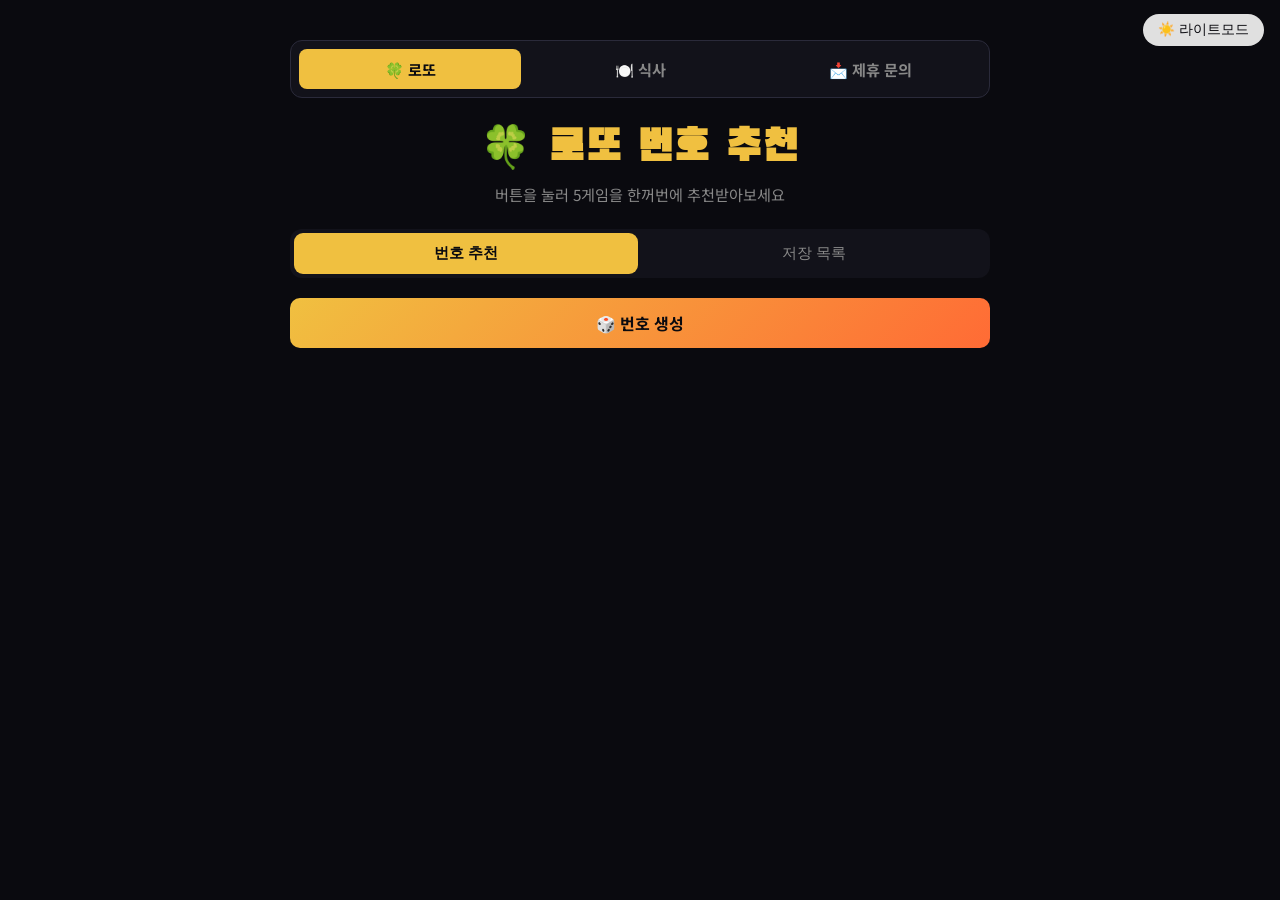
==== index.html @ f5e81404 "Add partnership inquiry page with Formspree integration - contact.html/css/js: 제휴 문의 폼 (회사명, 담당자, 이메" ====
<!DOCTYPE html>
<html lang="ko" data-theme="dark">
<head>
  <meta charset="UTF-8">
  <meta name="viewport" content="width=device-width, initial-scale=1.0">
  <title>로또 번호 추천</title>
  <link rel="preconnect" href="https://fonts.googleapis.com">
  <link href="https://fonts.googleapis.com/css2?family=Black+Han+Sans&family=Noto+Sans+KR:wght@400;700&display=swap" rel="stylesheet">
  <link href="common.css" rel="stylesheet">
  <link href="lotto.css" rel="stylesheet">
</head>
<body>

  <button id="theme-toggle">☀️ 라이트모드</button>

  <div class="wrapper">
    <nav class="site-nav">
      <a href="index.html" class="active">🍀 로또</a>
      <a href="meal.html">🍽️ 식사</a>
      <a href="contact.html">📩 제휴 문의</a>
    </nav>

    <header>
      <h1>🍀 로또 번호 추천</h1>
      <p class="subtitle">버튼을 눌러 5게임을 한꺼번에 추천받아보세요</p>
    </header>

    <div class="tabs">
      <button class="tab active" data-tab="generate">번호 추천</button>
      <button class="tab" data-tab="saved">저장 목록</button>
    </div>

    <!-- 번호 추천 탭 -->
    <div id="tab-generate" class="tab-content active">
      <div id="games-container"></div>
      <div class="actions">
        <button id="pick-btn">🎲 번호 생성</button>
        <button id="save-btn" style="display:none">💾 저장하기</button>
      </div>
    </div>

    <!-- 저장 목록 탭 -->
    <div id="tab-saved" class="tab-content">
      <div id="saved-container">
        <p class="empty-msg">저장된 번호가 없습니다.</p>
      </div>
      <div class="actions">
        <button id="clear-btn">🗑️ 전체 삭제</button>
      </div>
    </div>
  </div>

  <script src="lotto.js"></script>
</body>
</html>
---- common.css ----
/* ===== 공통 테마 변수 ===== */
[data-theme="dark"] {
  --bg: #0a0a0f;
  --card-bg: #12121a;
  --card-border: #2a2a3a;
  --text: #e0e0e0;
  --text-sub: #888;
  --title-color: #f0c040;
  --btn-primary-bg: linear-gradient(135deg, #f0c040, #ff6b35);
  --btn-primary-text: #0a0a0f;
  --btn-save-bg: #1a3a2a;
  --btn-save-border: #2a6a4a;
  --btn-save-text: #4ade80;
  --btn-clear-bg: #3a1a1a;
  --btn-clear-border: #6a2a2a;
  --btn-clear-text: #f87171;
  --tab-bg: #12121a;
  --tab-active-bg: #f0c040;
  --tab-active-text: #0a0a0f;
  --tab-text: #888;
  --toggle-bg: #e0e0e0;
  --toggle-text: #0a0a0f;
  --nav-bg: #12121a;
  --nav-border: #2a2a3a;
  --nav-text: #888;
  --nav-active-text: #f0c040;
}

[data-theme="light"] {
  --bg: #f4f4f8;
  --card-bg: #ffffff;
  --card-border: #ddd;
  --text: #1a1a2e;
  --text-sub: #666;
  --title-color: #c4920a;
  --btn-primary-bg: linear-gradient(135deg, #f0c040, #ff6b35);
  --btn-primary-text: #fff;
  --btn-save-bg: #e8f8ee;
  --btn-save-border: #4ade80;
  --btn-save-text: #16a34a;
  --btn-clear-bg: #fee2e2;
  --btn-clear-border: #f87171;
  --btn-clear-text: #dc2626;
  --tab-bg: #e4e4ec;
  --tab-active-bg: #f0c040;
  --tab-active-text: #1a1a2e;
  --tab-text: #555;
  --toggle-bg: #1a1a2e;
  --toggle-text: #fff;
  --nav-bg: #ffffff;
  --nav-border: #ddd;
  --nav-text: #888;
  --nav-active-text: #c4920a;
}

/* ===== 리셋 ===== */
*, *::before, *::after { box-sizing: border-box; margin: 0; padding: 0; }

body {
  font-family: 'Noto Sans KR', sans-serif;
  background: var(--bg);
  color: var(--text);
  min-height: 100vh;
  display: flex;
  justify-content: center;
  padding: 40px 16px 60px;
  transition: background 0.3s, color 0.3s;
}

/* ===== 테마 토글 ===== */
#theme-toggle {
  position: fixed;
  top: 14px;
  right: 16px;
  padding: 7px 15px;
  border-radius: 20px;
  border: none;
  background: var(--toggle-bg);
  color: var(--toggle-text);
  font-size: 0.85rem;
  cursor: pointer;
  z-index: 100;
  transition: background 0.3s, color 0.3s;
}

/* ===== 레이아웃 ===== */
.wrapper {
  width: 100%;
  max-width: 700px;
}

/* ===== 네비게이션 ===== */
.site-nav {
  display: flex;
  gap: 8px;
  background: var(--nav-bg);
  border: 1px solid var(--nav-border);
  border-radius: 12px;
  padding: 8px;
  margin-bottom: 24px;
}

.site-nav a {
  flex: 1;
  text-align: center;
  padding: 9px;
  border-radius: 8px;
  text-decoration: none;
  color: var(--nav-text);
  font-weight: 700;
  font-size: 0.95rem;
  transition: background 0.2s, color 0.2s;
}

.site-nav a.active {
  background: var(--tab-active-bg);
  color: var(--tab-active-text);
}

/* ===== 헤더 ===== */
header {
  text-align: center;
  margin-bottom: 24px;
}

h1 {
  font-family: 'Black Han Sans', sans-serif;
  font-size: clamp(1.8rem, 5vw, 2.6rem);
  color: var(--title-color);
  letter-spacing: 2px;
}

.subtitle {
  margin-top: 8px;
  color: var(--text-sub);
  font-size: 0.95rem;
}

/* ===== 탭 ===== */
.tabs {
  display: flex;
  background: var(--tab-bg);
  border-radius: 12px;
  padding: 4px;
  margin-bottom: 20px;
  gap: 4px;
}

.tab {
  flex: 1;
  padding: 10px;
  border: none;
  border-radius: 9px;
  background: transparent;
  color: var(--tab-text);
  font-size: 0.95rem;
  cursor: pointer;
  transition: background 0.2s, color 0.2s;
}

.tab.active {
  background: var(--tab-active-bg);
  color: var(--tab-active-text);
  font-weight: 700;
}

/* ===== 탭 콘텐츠 ===== */
.tab-content { display: none; }
.tab-content.active { display: block; }

/* ===== 버튼 ===== */
.actions {
  display: flex;
  gap: 10px;
  margin-top: 16px;
}

.actions button {
  flex: 1;
  padding: 13px;
  border-radius: 10px;
  border: none;
  font-size: 1rem;
  font-weight: 700;
  cursor: pointer;
  transition: opacity 0.2s, transform 0.1s;
  font-family: 'Noto Sans KR', sans-serif;
}

.actions button:active { transform: scale(0.97); }

#pick-btn {
  background: var(--btn-primary-bg);
  color: var(--btn-primary-text);
}

#save-btn {
  background: var(--btn-save-bg);
  border: 1px solid var(--btn-save-border);
  color: var(--btn-save-text);
}

#clear-btn {
  background: var(--btn-clear-bg);
  border: 1px solid var(--btn-clear-border);
  color: var(--btn-clear-text);
}

/* ===== 카드 ===== */
.game-card, .meal-card {
  background: var(--card-bg);
  border: 1px solid var(--card-border);
  border-radius: 14px;
  padding: 18px 20px;
  margin-bottom: 12px;
  animation: slideIn 0.35s ease both;
}

@keyframes slideIn {
  from { opacity: 0; transform: translateY(14px); }
  to   { opacity: 1; transform: translateY(0); }
}

/* ===== 저장 목록 ===== */
.saved-item {
  background: var(--card-bg);
  border: 1px solid var(--card-border);
  border-radius: 12px;
  padding: 14px 16px;
  margin-bottom: 10px;
}

.saved-meta {
  font-size: 0.78rem;
  color: var(--text-sub);
  margin-bottom: 10px;
}

.empty-msg {
  text-align: center;
  color: var(--text-sub);
  padding: 40px 0;
}
---- lotto.css ----
/* ===== 로또 전용 스타일 ===== */

[data-theme="dark"] {
  --game-label: #f0c040;
  --bonus-label: #ff6b35;
}

[data-theme="light"] {
  --game-label: #c4920a;
  --bonus-label: #e55a1a;
}

/* 공 색상 */
.ball.y { background: #f5c518; color: #000; }
.ball.b { background: #3b82f6; color: #fff; }
.ball.r { background: #ef4444; color: #fff; }
.ball.g { background: #22c55e; color: #fff; }
.ball.p { background: #a855f7; color: #fff; }

.game-card {
  animation-delay: calc(var(--i) * 60ms);
}

.game-header {
  display: flex;
  align-items: center;
  gap: 10px;
  margin-bottom: 12px;
}

.game-label {
  font-weight: 700;
  color: var(--game-label);
  font-size: 0.9rem;
}

.balls-row {
  display: flex;
  flex-wrap: wrap;
  align-items: center;
  gap: 8px;
}

.ball {
  width: 46px;
  height: 46px;
  border-radius: 50%;
  display: flex;
  align-items: center;
  justify-content: center;
  font-weight: 700;
  font-size: 1.1rem;
  animation: popIn 0.4s cubic-bezier(0.34,1.56,0.64,1) both;
}

@keyframes popIn {
  from { opacity: 0; transform: scale(0.5) rotate(-30deg); }
  to   { opacity: 1; transform: scale(1) rotate(0deg); }
}

.separator {
  color: var(--text-sub);
  font-size: 1.2rem;
  margin: 0 2px;
}

.bonus-label {
  font-size: 0.75rem;
  color: var(--bonus-label);
  font-weight: 700;
}
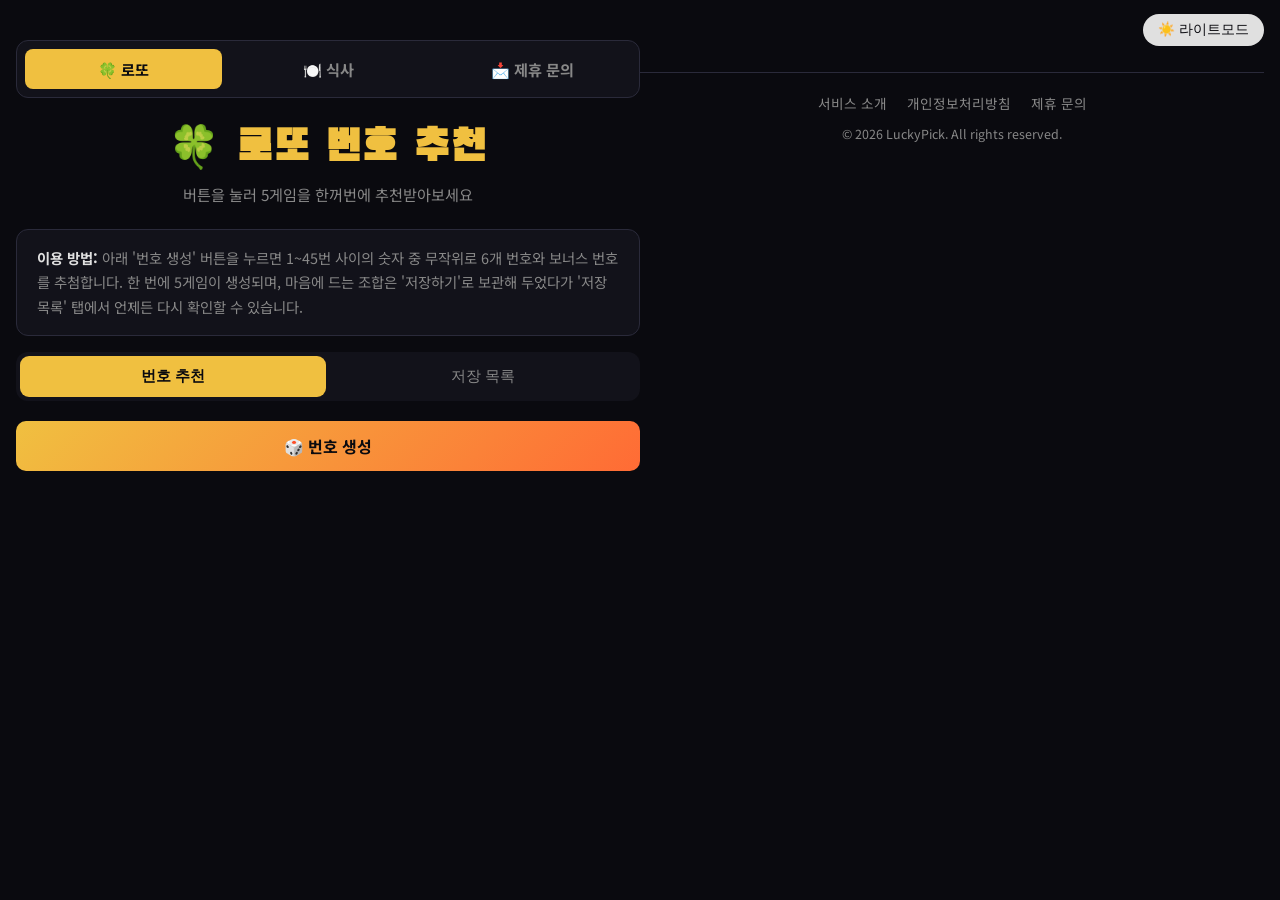
==== commit 9562d96a: "AdSense 심사 통과 최적화: 필수 페이지 및 메타 정보 추가 - about.html: 서비스 소개 페이지 신규 생성 - privacy.html: 개인정보처리방침 신규 생성 (" ====
--- a/index.html
+++ b/index.html
@@ -3,11 +3,16 @@
 <head>
   <meta charset="UTF-8">
   <meta name="viewport" content="width=device-width, initial-scale=1.0">
-  <title>로또 번호 추천</title>
+  <title>로또 번호 추천 | 럭키픽 (LuckyPick)</title>
+  <meta name="description" content="럭키픽에서 무료로 로또 번호를 추천받으세요. Fisher-Yates 알고리즘으로 편향 없이 5게임을 한 번에 생성하고, 보너스 번호까지 확인할 수 있습니다.">
+  <meta property="og:title" content="로또 번호 추천 | 럭키픽">
+  <meta property="og:description" content="무료 로또 번호 추천 서비스. 5게임을 한 번에 생성, 저장 목록 지원.">
+  <meta property="og:type" content="website">
   <link rel="preconnect" href="https://fonts.googleapis.com">
   <link href="https://fonts.googleapis.com/css2?family=Black+Han+Sans&family=Noto+Sans+KR:wght@400;700&display=swap" rel="stylesheet">
   <link href="common.css" rel="stylesheet">
   <link href="lotto.css" rel="stylesheet">
+  <script async src="https://pagead2.googlesyndication.com/pagead/js/adsbygoogle.js?client=ca-pub-3429610209191054" crossorigin="anonymous"></script>
 </head>
 <body>
 
@@ -24,6 +29,10 @@
       <h1>🍀 로또 번호 추천</h1>
       <p class="subtitle">버튼을 눌러 5게임을 한꺼번에 추천받아보세요</p>
     </header>
+
+    <div class="info-box">
+      <strong>이용 방법:</strong> 아래 '번호 생성' 버튼을 누르면 1~45번 사이의 숫자 중 무작위로 6개 번호와 보너스 번호를 추첨합니다. 한 번에 5게임이 생성되며, 마음에 드는 조합은 '저장하기'로 보관해 두었다가 '저장 목록' 탭에서 언제든 다시 확인할 수 있습니다.
+    </div>
 
     <div class="tabs">
       <button class="tab active" data-tab="generate">번호 추천</button>
@@ -50,6 +59,16 @@
     </div>
   </div>
 
+  <footer class="site-footer">
+    <div class="footer-links">
+      <a href="about.html">서비스 소개</a>
+      <a href="privacy.html">개인정보처리방침</a>
+      <a href="contact.html">제휴 문의</a>
+    </div>
+    <p class="footer-copy">© 2026 LuckyPick. All rights reserved.</p>
+  </footer>
+
+  <script src="common.js"></script>
   <script src="lotto.js"></script>
 </body>
 </html>
--- a/common.css
+++ b/common.css
@@ -241,3 +241,57 @@
   color: var(--text-sub);
   padding: 40px 0;
 }
+
+/* ===== 푸터 ===== */
+[data-theme="dark"]  { --footer-bg: #0d0d18; --footer-border: #2a2a3a; --footer-link: #888; --footer-link-hover: #f0c040; }
+[data-theme="light"] { --footer-bg: #ececf4; --footer-border: #d0d0de; --footer-link: #888; --footer-link-hover: #c4920a; }
+
+.site-footer {
+  width: 100%;
+  max-width: 700px;
+  margin: 32px auto 0;
+  padding: 20px 0 40px;
+  border-top: 1px solid var(--footer-border);
+  text-align: center;
+}
+
+.footer-links {
+  display: flex;
+  justify-content: center;
+  flex-wrap: wrap;
+  gap: 6px 20px;
+  margin-bottom: 12px;
+}
+
+.footer-links a {
+  font-size: 0.85rem;
+  color: var(--footer-link);
+  text-decoration: none;
+  transition: color 0.2s;
+}
+
+.footer-links a:hover,
+.footer-links a.active {
+  color: var(--footer-link-hover);
+}
+
+.footer-copy {
+  font-size: 0.78rem;
+  color: var(--text-sub);
+}
+
+/* ===== 콘텐츠 설명 박스 ===== */
+.info-box {
+  background: var(--card-bg);
+  border: 1px solid var(--card-border);
+  border-radius: 12px;
+  padding: 16px 20px;
+  margin-bottom: 16px;
+  font-size: 0.9rem;
+  line-height: 1.7;
+  color: var(--text-sub);
+}
+
+.info-box strong {
+  color: var(--text);
+}
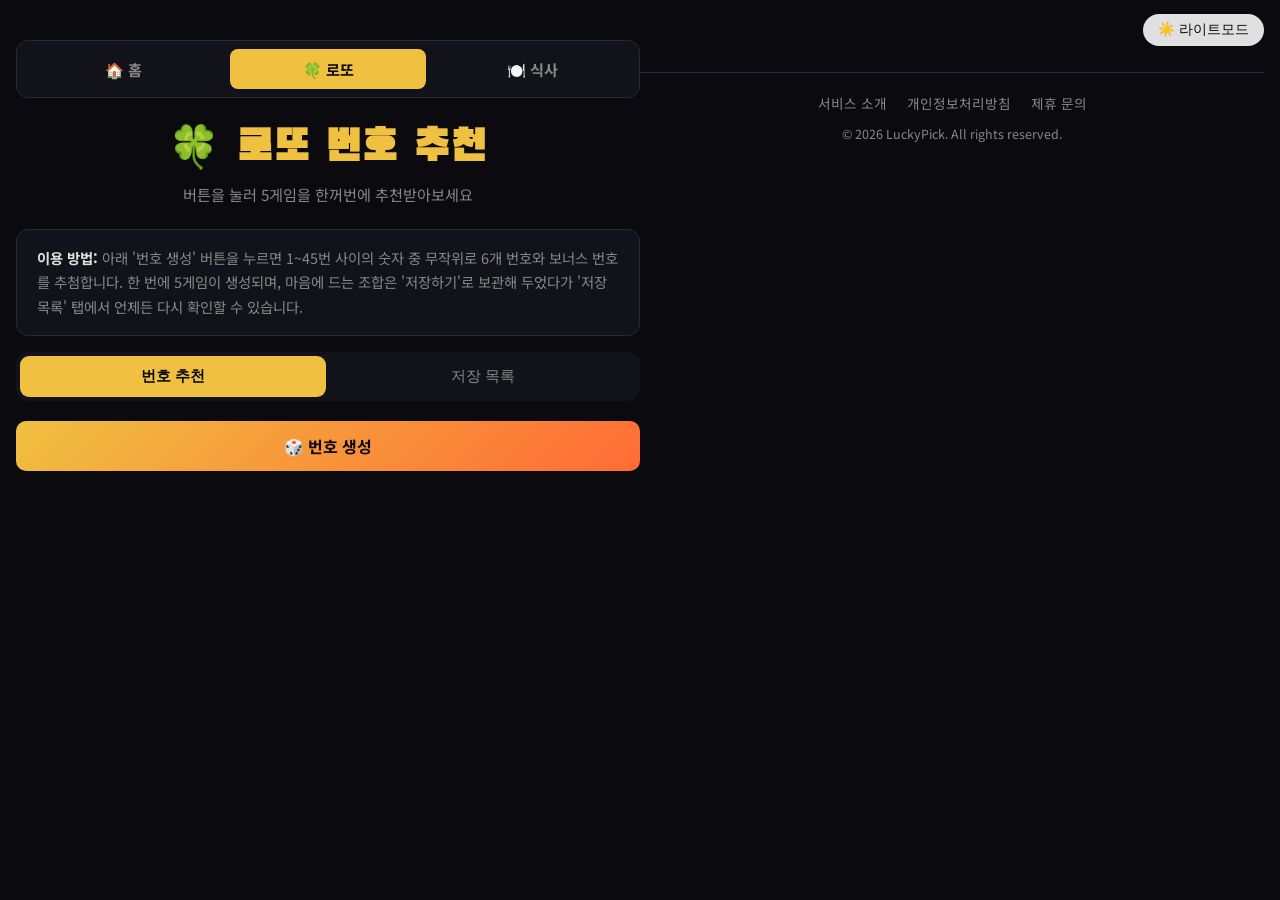
==== commit 82ef8160: "Add Overview home page and restructure navigation - overview.html: 랜딩 페이지 (결정장애 콘셉트, 서비스 카드, 특징 그리드)" ====
--- a/index.html
+++ b/index.html
@@ -20,9 +20,9 @@
 
   <div class="wrapper">
     <nav class="site-nav">
+      <a href="overview.html">🏠 홈</a>
       <a href="index.html" class="active">🍀 로또</a>
       <a href="meal.html">🍽️ 식사</a>
-      <a href="contact.html">📩 제휴 문의</a>
     </nav>
 
     <header>
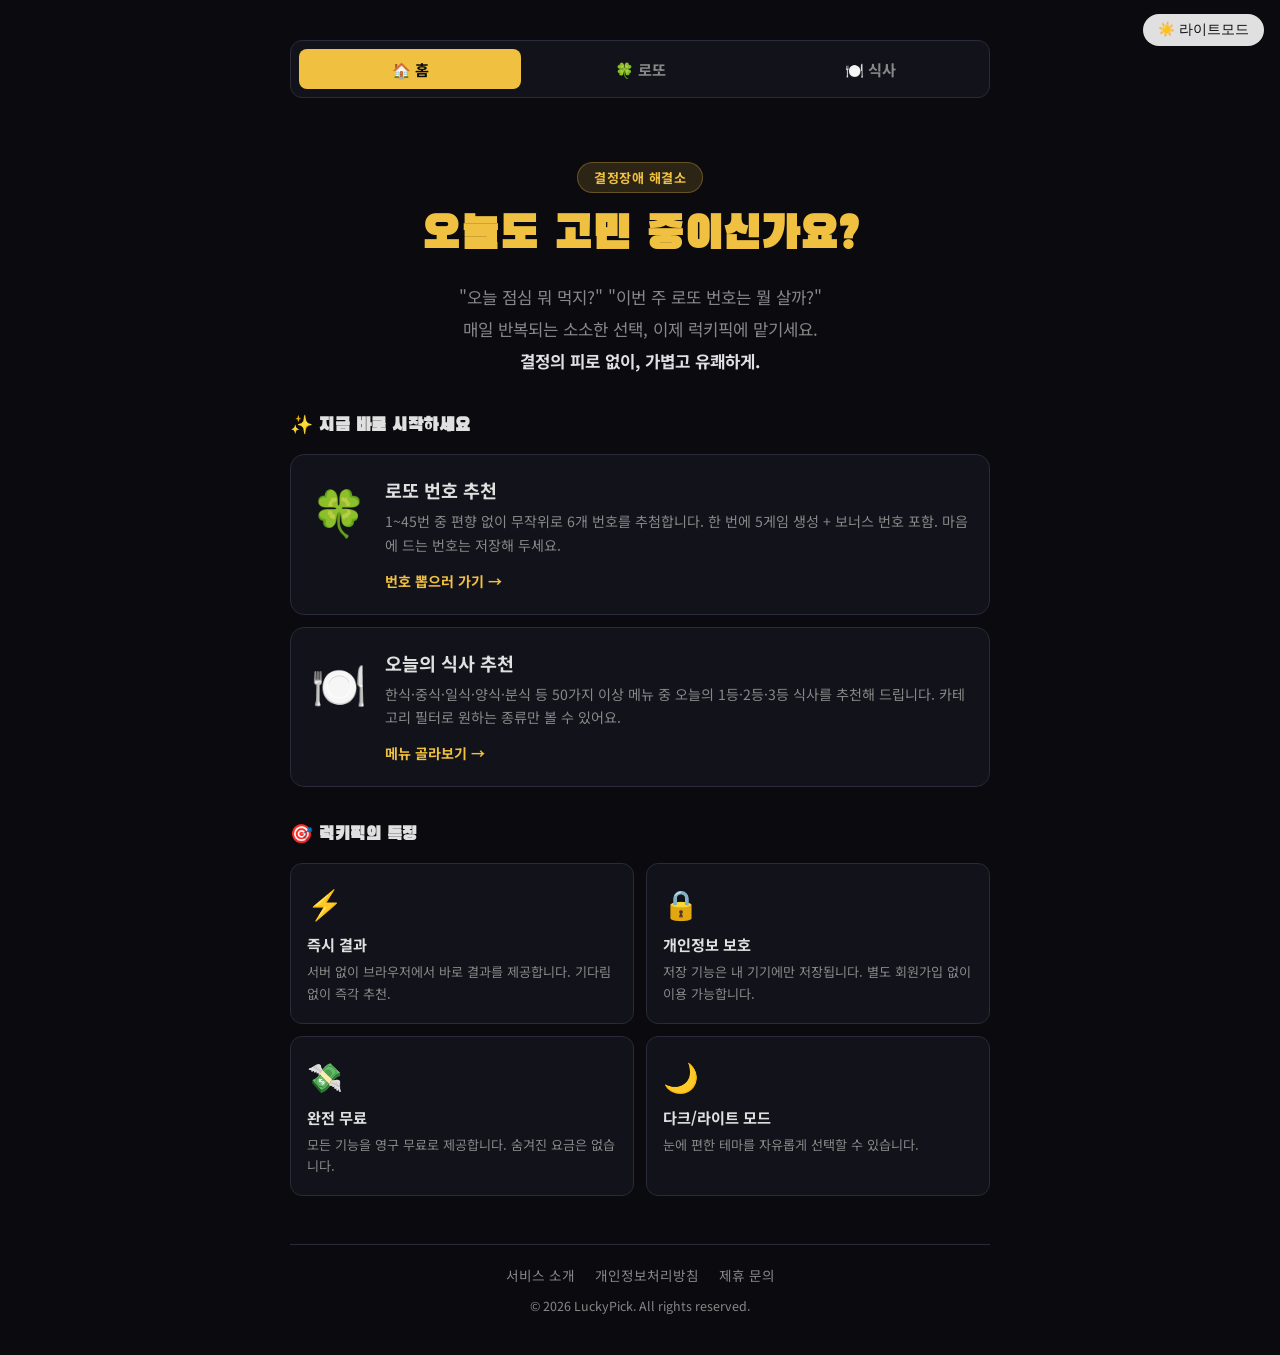
==== commit dc21439f: "Set overview as default homepage and fix footer position - index.html: 홈(overview) 페이지로 변경 (기본 진입점) " ====
--- a/index.html
+++ b/index.html
@@ -3,15 +3,15 @@
 <head>
   <meta charset="UTF-8">
   <meta name="viewport" content="width=device-width, initial-scale=1.0">
-  <title>로또 번호 추천 | 럭키픽 (LuckyPick)</title>
-  <meta name="description" content="럭키픽에서 무료로 로또 번호를 추천받으세요. Fisher-Yates 알고리즘으로 편향 없이 5게임을 한 번에 생성하고, 보너스 번호까지 확인할 수 있습니다.">
-  <meta property="og:title" content="로또 번호 추천 | 럭키픽">
-  <meta property="og:description" content="무료 로또 번호 추천 서비스. 5게임을 한 번에 생성, 저장 목록 지원.">
+  <title>럭키픽 (LuckyPick) - 결정장애를 위한 추천 서비스</title>
+  <meta name="description" content="오늘 뭐 먹지? 로또 번호는 뭘 살까? 매일 반복되는 소소한 고민, 럭키픽이 대신 결정해 드립니다. 무료 로또 번호 추천 · 식사 메뉴 추천 서비스.">
+  <meta property="og:title" content="럭키픽 - 결정장애를 위한 무료 추천 서비스">
+  <meta property="og:description" content="오늘 뭐 먹지? 로또는 뭘 살까? 럭키픽이 대신 골라드립니다.">
   <meta property="og:type" content="website">
   <link rel="preconnect" href="https://fonts.googleapis.com">
   <link href="https://fonts.googleapis.com/css2?family=Black+Han+Sans&family=Noto+Sans+KR:wght@400;700&display=swap" rel="stylesheet">
   <link href="common.css" rel="stylesheet">
-  <link href="lotto.css" rel="stylesheet">
+  <link href="overview.css" rel="stylesheet">
   <script async src="https://pagead2.googlesyndication.com/pagead/js/adsbygoogle.js?client=ca-pub-3429610209191054" crossorigin="anonymous"></script>
 </head>
 <body>
@@ -20,43 +20,72 @@
 
   <div class="wrapper">
     <nav class="site-nav">
-      <a href="overview.html">🏠 홈</a>
-      <a href="index.html" class="active">🍀 로또</a>
+      <a href="index.html" class="active">🏠 홈</a>
+      <a href="lotto.html">🍀 로또</a>
       <a href="meal.html">🍽️ 식사</a>
     </nav>
 
-    <header>
-      <h1>🍀 로또 번호 추천</h1>
-      <p class="subtitle">버튼을 눌러 5게임을 한꺼번에 추천받아보세요</p>
-    </header>
+    <!-- 히어로 섹션 -->
+    <section class="hero">
+      <div class="hero-badge">결정장애 해결소</div>
+      <h1>오늘도 고민 중이신가요?</h1>
+      <p class="hero-desc">
+        "오늘 점심 뭐 먹지?" "이번 주 로또 번호는 뭘 살까?"<br>
+        매일 반복되는 소소한 선택, 이제 럭키픽에 맡기세요.<br>
+        <strong>결정의 피로 없이, 가볍고 유쾌하게.</strong>
+      </p>
+    </section>
 
-    <div class="info-box">
-      <strong>이용 방법:</strong> 아래 '번호 생성' 버튼을 누르면 1~45번 사이의 숫자 중 무작위로 6개 번호와 보너스 번호를 추첨합니다. 한 번에 5게임이 생성되며, 마음에 드는 조합은 '저장하기'로 보관해 두었다가 '저장 목록' 탭에서 언제든 다시 확인할 수 있습니다.
-    </div>
+    <!-- 서비스 카드 -->
+    <section class="services">
+      <h2 class="section-title">✨ 지금 바로 시작하세요</h2>
 
-    <div class="tabs">
-      <button class="tab active" data-tab="generate">번호 추천</button>
-      <button class="tab" data-tab="saved">저장 목록</button>
-    </div>
+      <a href="lotto.html" class="service-card" style="--delay:0ms">
+        <div class="service-icon">🍀</div>
+        <div class="service-body">
+          <h3>로또 번호 추천</h3>
+          <p>1~45번 중 편향 없이 무작위로 6개 번호를 추첨합니다. 한 번에 5게임 생성 + 보너스 번호 포함. 마음에 드는 번호는 저장해 두세요.</p>
+          <span class="service-cta">번호 뽑으러 가기 →</span>
+        </div>
+      </a>
 
-    <!-- 번호 추천 탭 -->
-    <div id="tab-generate" class="tab-content active">
-      <div id="games-container"></div>
-      <div class="actions">
-        <button id="pick-btn">🎲 번호 생성</button>
-        <button id="save-btn" style="display:none">💾 저장하기</button>
+      <a href="meal.html" class="service-card" style="--delay:80ms">
+        <div class="service-icon">🍽️</div>
+        <div class="service-body">
+          <h3>오늘의 식사 추천</h3>
+          <p>한식·중식·일식·양식·분식 등 50가지 이상 메뉴 중 오늘의 1등·2등·3등 식사를 추천해 드립니다. 카테고리 필터로 원하는 종류만 볼 수 있어요.</p>
+          <span class="service-cta">메뉴 골라보기 →</span>
+        </div>
+      </a>
+    </section>
+
+    <!-- 특징 섹션 -->
+    <section class="features">
+      <h2 class="section-title">🎯 럭키픽의 특징</h2>
+      <div class="feature-grid">
+        <div class="feature-item">
+          <div class="feature-icon">⚡</div>
+          <h4>즉시 결과</h4>
+          <p>서버 없이 브라우저에서 바로 결과를 제공합니다. 기다림 없이 즉각 추천.</p>
+        </div>
+        <div class="feature-item">
+          <div class="feature-icon">🔒</div>
+          <h4>개인정보 보호</h4>
+          <p>저장 기능은 내 기기에만 저장됩니다. 별도 회원가입 없이 이용 가능합니다.</p>
+        </div>
+        <div class="feature-item">
+          <div class="feature-icon">💸</div>
+          <h4>완전 무료</h4>
+          <p>모든 기능을 영구 무료로 제공합니다. 숨겨진 요금은 없습니다.</p>
+        </div>
+        <div class="feature-item">
+          <div class="feature-icon">🌙</div>
+          <h4>다크/라이트 모드</h4>
+          <p>눈에 편한 테마를 자유롭게 선택할 수 있습니다.</p>
+        </div>
       </div>
-    </div>
+    </section>
 
-    <!-- 저장 목록 탭 -->
-    <div id="tab-saved" class="tab-content">
-      <div id="saved-container">
-        <p class="empty-msg">저장된 번호가 없습니다.</p>
-      </div>
-      <div class="actions">
-        <button id="clear-btn">🗑️ 전체 삭제</button>
-      </div>
-    </div>
   </div>
 
   <footer class="site-footer">
@@ -69,6 +98,5 @@
   </footer>
 
   <script src="common.js"></script>
-  <script src="lotto.js"></script>
 </body>
 </html>
--- a/common.css
+++ b/common.css
@@ -62,8 +62,9 @@
   color: var(--text);
   min-height: 100vh;
   display: flex;
-  justify-content: center;
-  padding: 40px 16px 60px;
+  flex-direction: column;
+  align-items: center;
+  padding: 40px 16px 0;
   transition: background 0.3s, color 0.3s;
 }
 
@@ -87,6 +88,7 @@
 .wrapper {
   width: 100%;
   max-width: 700px;
+  flex: 1;
 }
 
 /* ===== 네비게이션 ===== */
@@ -249,8 +251,8 @@
 .site-footer {
   width: 100%;
   max-width: 700px;
-  margin: 32px auto 0;
-  padding: 20px 0 40px;
+  margin-top: 32px;
+  padding: 20px 16px 40px;
   border-top: 1px solid var(--footer-border);
   text-align: center;
 }
--- a/overview.css
+++ b/overview.css
@@ -0,0 +1,170 @@
+/* ===== Overview 페이지 전용 스타일 ===== */
+
+[data-theme="dark"] {
+  --hero-badge-bg: rgba(240,192,64,0.15);
+  --hero-badge-text: #f0c040;
+  --hero-badge-border: rgba(240,192,64,0.3);
+  --service-card-hover: #1a1a2e;
+  --cta-color: #f0c040;
+  --feature-icon-bg: rgba(240,192,64,0.1);
+  --section-title-color: #e0e0e0;
+}
+
+[data-theme="light"] {
+  --hero-badge-bg: rgba(196,146,10,0.1);
+  --hero-badge-text: #c4920a;
+  --hero-badge-border: rgba(196,146,10,0.25);
+  --service-card-hover: #f0f0f8;
+  --cta-color: #c4920a;
+  --feature-icon-bg: rgba(196,146,10,0.08);
+  --section-title-color: #1a1a2e;
+}
+
+/* ===== 히어로 섹션 ===== */
+.hero {
+  text-align: center;
+  padding: 40px 0 36px;
+  animation: slideIn 0.4s ease both;
+}
+
+.hero-badge {
+  display: inline-block;
+  padding: 5px 16px;
+  border-radius: 20px;
+  border: 1px solid var(--hero-badge-border);
+  background: var(--hero-badge-bg);
+  color: var(--hero-badge-text);
+  font-size: 0.82rem;
+  font-weight: 700;
+  letter-spacing: 0.5px;
+  margin-bottom: 16px;
+}
+
+.hero h1 {
+  font-family: 'Black Han Sans', sans-serif;
+  font-size: clamp(1.9rem, 5.5vw, 2.8rem);
+  color: var(--title-color);
+  letter-spacing: 1px;
+  margin-bottom: 18px;
+}
+
+.hero-desc {
+  font-size: clamp(0.92rem, 2.5vw, 1.05rem);
+  line-height: 1.9;
+  color: var(--text-sub);
+}
+
+.hero-desc strong {
+  color: var(--text);
+}
+
+/* ===== 섹션 제목 ===== */
+.section-title {
+  font-family: 'Black Han Sans', sans-serif;
+  font-size: 1.15rem;
+  color: var(--section-title-color);
+  margin-bottom: 16px;
+  letter-spacing: 0.5px;
+}
+
+/* ===== 서비스 카드 ===== */
+.services {
+  margin-bottom: 36px;
+}
+
+.service-card {
+  display: flex;
+  align-items: flex-start;
+  gap: 18px;
+  padding: 22px 20px;
+  background: var(--card-bg);
+  border: 1px solid var(--card-border);
+  border-radius: 14px;
+  margin-bottom: 12px;
+  text-decoration: none;
+  color: var(--text);
+  transition: background 0.2s, border-color 0.2s, transform 0.15s;
+  animation: slideIn 0.4s ease both;
+  animation-delay: var(--delay, 0ms);
+  cursor: pointer;
+}
+
+.service-card:hover {
+  background: var(--service-card-hover);
+  border-color: var(--title-color);
+  transform: translateY(-2px);
+}
+
+.service-icon {
+  font-size: 2.8rem;
+  min-width: 56px;
+  text-align: center;
+  animation: popIn 0.45s cubic-bezier(0.34,1.56,0.64,1) both;
+  animation-delay: var(--delay, 0ms);
+}
+
+@keyframes popIn {
+  from { opacity: 0; transform: scale(0.5) rotate(-15deg); }
+  to   { opacity: 1; transform: scale(1) rotate(0deg); }
+}
+
+.service-body h3 {
+  font-size: 1.15rem;
+  font-weight: 700;
+  margin-bottom: 7px;
+  color: var(--text);
+}
+
+.service-body p {
+  font-size: 0.88rem;
+  line-height: 1.7;
+  color: var(--text-sub);
+  margin-bottom: 10px;
+}
+
+.service-cta {
+  font-size: 0.88rem;
+  font-weight: 700;
+  color: var(--cta-color);
+}
+
+/* ===== 특징 그리드 ===== */
+.features {
+  margin-bottom: 16px;
+}
+
+.feature-grid {
+  display: grid;
+  grid-template-columns: 1fr 1fr;
+  gap: 12px;
+}
+
+@media (max-width: 480px) {
+  .feature-grid { grid-template-columns: 1fr; }
+}
+
+.feature-item {
+  background: var(--card-bg);
+  border: 1px solid var(--card-border);
+  border-radius: 12px;
+  padding: 18px 16px;
+  animation: slideIn 0.4s ease both;
+}
+
+.feature-item .feature-icon {
+  font-size: 1.8rem;
+  margin-bottom: 10px;
+}
+
+.feature-item h4 {
+  font-size: 0.95rem;
+  font-weight: 700;
+  margin-bottom: 6px;
+  color: var(--text);
+}
+
+.feature-item p {
+  font-size: 0.82rem;
+  line-height: 1.65;
+  color: var(--text-sub);
+}
